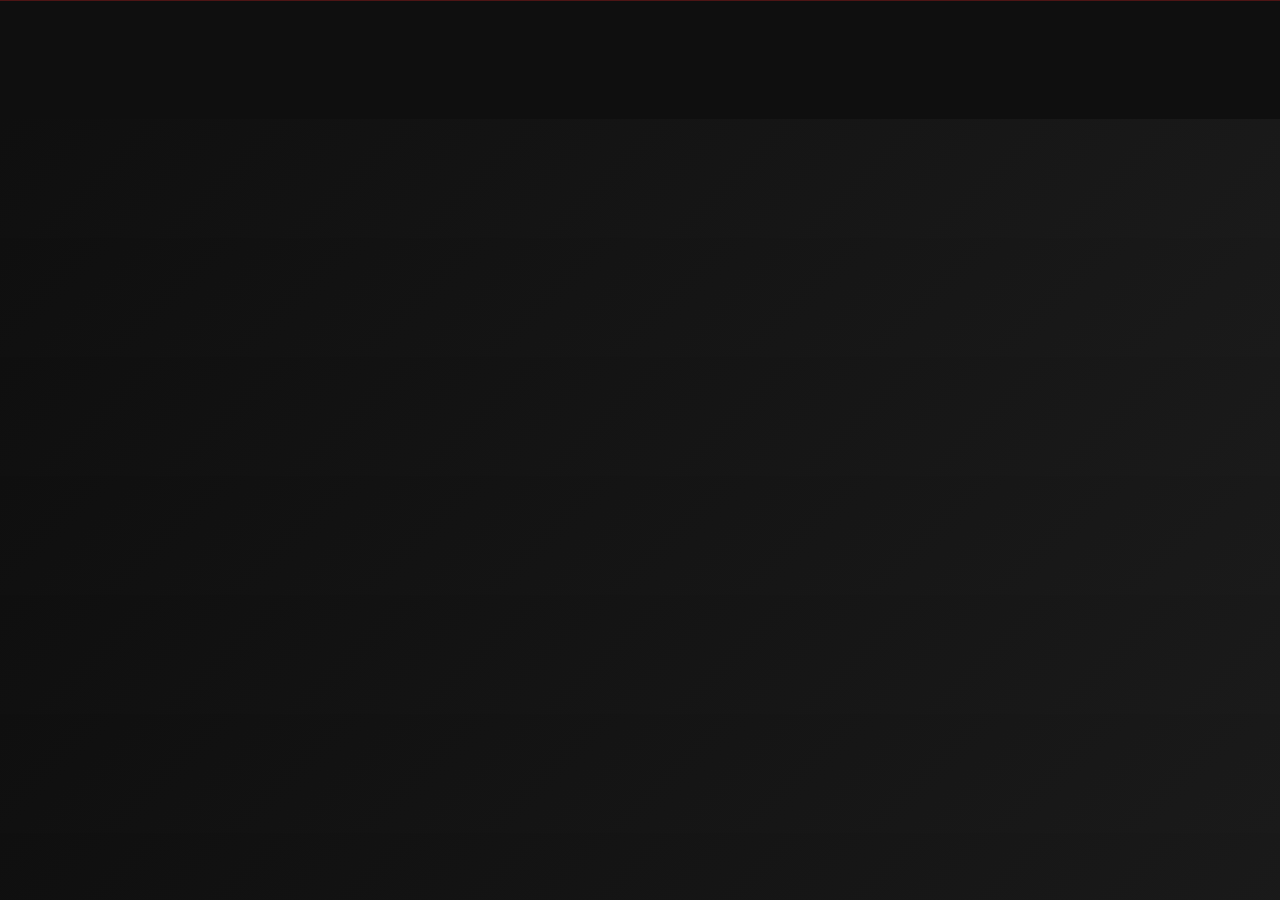
==== projects--.html @ e17ac3b7 "reorganização" ====
<!DOCTYPE html>
<html lang="en">
<head>
    <meta charset="UTF-8">
    <meta name="viewport" content="width=device-width, initial-scale=1.0">
    <title>Em breve</title>
    <link rel="stylesheet" href="style.css">
</head>
<body>
    
    <body>
        
    </body>
    <footer>
        <div class="social-links">
            <a href="https://github.com/andreguindani" target="_blank"><i class="fab fa-github"></i></a>
            <a href="https://www.linkedin.com/in/andr%C3%A9guindani/" target="_blank"><i class="fab fa-linkedin"></i></a>
            <a href="https://www.instagram.com/andreguindani_/" target="_blank"><i class="fab fa-instagram"></i></a>
        </div>
    </footer>
</body>
</html>
---- style.css ----
* {
    margin: 0;
    padding: 0;
    box-sizing: border-box;
}

body {
    font-family: 'Segoe UI', Tahoma, Geneva, Verdana, sans-serif;
    background: linear-gradient(135deg, #0f0f0f 0%, #1a1a1a 100%);
    color: #e0e0e0;
    line-height: 1.6;
    overflow-x: hidden;
}

/* Header */
header {
    position: fixed;
    top: 0;
    width: 100%;
    background: rgba(15, 15, 15, 0.95);
    backdrop-filter: blur(10px);
    z-index: 1000;
    padding: 1rem 0;
    transition: all 0.3s ease;
}

nav {
    max-width: 1200px;
    margin: 0 auto;
    display: flex;
    justify-content: space-between;
    align-items: center;
    padding: 0 2rem;
}

.logo {
    font-size: 1.5rem;
    font-weight: bold;
    color: #dc2626;
}

.nav-links {
    display: flex;
    list-style: none;
    gap: 2rem;
}

/* Mobile menu styles */
@media (max-width: 768px) {
    .nav-links {
        display: none;
        position: absolute;
        top: 100%;
        left: 0;
        width: 100%;
        background: rgba(15, 15, 15, 0.98);
        backdrop-filter: blur(10px);
        flex-direction: column;
        padding: 2rem;
        gap: 1rem;
        border-top: 1px solid rgba(220, 38, 38, 0.3);
        box-shadow: 0 5px 20px rgba(0, 0, 0, 0.3);
        transform: translateY(-20px);
        opacity: 0;
        transition: all 0.3s ease;
    }

    .nav-links.active {
        display: flex;
        transform: translateY(0);
        opacity: 1;
    }

    .nav-links li {
        text-align: center;
        border-bottom: 1px solid rgba(220, 38, 38, 0.1);
        padding-bottom: 1rem;
    }

    .nav-links li:last-child {
        border-bottom: none;
        padding-bottom: 0;
    }

    .nav-links a {
        font-size: 1.1rem;
        padding: 0.5rem 0;
        display: block;
        width: 100%;
    }

    .mobile-menu {
        display: flex;
    }

    .mobile-menu.active span:nth-child(1) {
        transform: rotate(-45deg) translate(-5px, 6px);
    }

    .mobile-menu.active span:nth-child(2) {
        opacity: 0;
    }

    .mobile-menu.active span:nth-child(3) {
        transform: rotate(45deg) translate(-5px, -6px);
    }
}

.nav-links a {
    color: #e0e0e0;
    text-decoration: none;
    transition: color 0.3s ease;
    position: relative;
}

.nav-links a:hover {
    color: #dc2626;
}

.nav-links a::after {
    content: '';
    position: absolute;
    bottom: -5px;
    left: 0;
    width: 0;
    height: 2px;
    background: #dc2626;
    transition: width 0.3s ease;
}

.nav-links a:hover::after {
    width: 100%;
}

.mobile-menu {
    display: none;
    flex-direction: column;
    cursor: pointer;
}

.mobile-menu span {
    width: 25px;
    height: 3px;
    background: #e0e0e0;
    margin: 3px 0;
    transition: 0.3s;
}

/* Hero Section */
.hero {
    height: 100vh;
    display: flex;
    align-items: center;
    justify-content: center;
    text-align: center;
    position: relative;
    background: radial-gradient(circle at center, rgba(220, 38, 38, 0.1) 0%, transparent 70%);
    margin-bottom: 2rem; /* Added margin-bottom to create space between hero and next section */
}

.hero-content h1 {
    font-size: 3.5rem;
    margin-bottom: 1rem;
    opacity: 0;
    animation: fadeInUp 1s ease forwards;
}

.hero-content .highlight {
    color: #dc2626;
}

.hero-content p {
    font-size: 1.2rem;
    margin-bottom: 2rem;
    opacity: 0;
    animation: fadeInUp 1s ease 0.3s forwards;
}

.cta-button {
    display: inline-block;
    padding: 12px 30px;
    background: linear-gradient(45deg, #dc2626, #b91c1c);
    color: white;
    text-decoration: none;
    border-radius: 50px;
    transition: all 0.3s ease;
    opacity: 0;
    animation: fadeInUp 1s ease 0.6s forwards;
    box-shadow: 0 4px 15px rgba(220, 38, 38, 0.3);
    margin-bottom: 3rem; /* Added margin-bottom to push button away from next section */
}

/* Sections */
section {
    padding: 80px 0;
    max-width: 1200px;
    margin: 0 auto;
    padding-left: 2rem;
    padding-right: 2rem;
    position: relative;
}

.section-title {
    text-align: center;
    font-size: 2.5rem;
    margin-bottom: 3rem;
    color: #dc2626;
    position: relative;
    z-index: 200;
}

.section-title::after {
    content: '';
    position: absolute;
    bottom: -10px;
    left: 50%;
    transform: translateX(-50%);
    width: 50px;
    height: 3px;
    background: #dc2626;
}

/* About Section */
.about-content {
    display: grid;
    grid-template-columns: 1fr 2fr;
    gap: 3rem;
    align-items: center;
}

.about-image {
    text-align: center;
}

.about-image img {
    width: 250px;
    height: 250px;
    border-radius: 50%;
    object-fit: cover;
    border: 4px solid #dc2626;
    box-shadow: 0 10px 30px rgba(0, 0, 0, 0.3);
}

.about-text h3 {
    font-size: 1.8rem;
    margin-bottom: 1rem;
    color: #dc2626;
}

.about-text p {
    margin-bottom: 1rem;
    font-size: 1.1rem;
}

/* Skills Section */
.skills-grid {
    display: grid;
    grid-template-columns: repeat(auto-fit, minmax(250px, 1fr));
    gap: 2rem;
}

.skill-card {
    background: rgba(255, 255, 255, 0.05);
    padding: 2rem;
    border-radius: 10px;
    text-align: center;
    transition: transform 0.3s ease;
    border: 1px solid rgba(220, 38, 38, 0.2);
}

.skill-card:hover {
    transform: translateY(-5px);
    border-color: #dc2626;
}

.skill-card i {
    font-size: 3rem;
    color: #dc2626;
    margin-bottom: 1rem;
}

.skill-card h3 {
    margin-bottom: 1rem;
    color: #e0e0e0;
}

/* Projects Section */
.projects-grid {
    display: grid;
    grid-template-columns: repeat(auto-fit, minmax(300px, 1fr));
    gap: 2rem;
}

.project-card {
    background: rgba(255, 255, 255, 0.05);
    border-radius: 10px;
    overflow: hidden;
    transition: transform 0.3s ease;
    border: 1px solid rgba(220, 38, 38, 0.2);
}

.project-card:hover {
    transform: translateY(-5px);
    border-color: #dc2626;
}

.project-image {
    height: 200px;
    background: linear-gradient(45deg, #dc2626, #b91c1c);
    display: flex;
    align-items: center;
    justify-content: center;
    font-size: 3rem;
    color: white;
}

.project-content {
    padding: 1.5rem;
}

.project-content h3 {
    color: #dc2626;
    margin-bottom: 1rem;
}

.project-links {
    margin-top: 1rem;
}

.project-links a {
    display: inline-block;
    margin-right: 1rem;
    color: #dc2626;
    text-decoration: none;
    transition: color 0.3s ease;
}

.project-links a:hover {
    color: #b91c1c;
}

/* Contact Section */
.contact-content {
    display: grid;
    grid-template-columns: 1fr 1fr;
    gap: 3rem;
}

.contact-info h3 {
    color: #dc2626;
    margin-bottom: 1rem;
}

.contact-item {
    display: flex;
    align-items: center;
    margin-bottom: 1rem;
    margin-top: 1rem;
}

.contact-item i {
    color: #dc2626;
    margin-right: 1rem;
    width: 20px;
}

.contact-form {
    display: flex;
    flex-direction: column;
    gap: 1rem;
}

.contact-form input,
.contact-form textarea {
    padding: 12px;
    background: rgba(255, 255, 255, 0.1);
    border: 1px solid rgba(220, 38, 38, 0.3);
    border-radius: 5px;
    color: #e0e0e0;
    font-family: inherit;
}

.contact-form input:focus,
.contact-form textarea:focus {
    outline: none;
    border-color: #dc2626;
}

.contact-form button {
    padding: 12px;
    background: linear-gradient(45deg, #dc2626, #b91c1c);
    color: white;
    border: none;
    border-radius: 5px;
    cursor: pointer;
    transition: all 0.3s ease;
}

.contact-form button:hover {
    transform: translateY(-2px);
    box-shadow: 0 5px 15px rgba(220, 38, 38, 0.3);
}

/* Footer */
footer {
    background: #0f0f0f;
    text-align: center;
    padding: 2rem;
    border-top: 1px solid rgba(220, 38, 38, 0.3);
}

.social-links {
    margin-bottom: 1rem;
}

.social-links a {
    color: #e0e0e0;
    font-size: 1.5rem;
    margin: 0 1rem;
    transition: color 0.3s ease;
}

.social-links a:hover {
    color: #dc2626;
}

/* Animations */
@keyframes fadeInUp {
    from {
        opacity: 0;
        transform: translateY(30px);
    }
    to {
        opacity: 1;
        transform: translateY(0);
    }
}

.fade-in {
    opacity: 0;
    transform: translateY(30px);
    transition: all 0.6s ease;
}

.fade-in.visible {
    opacity: 1;
    transform: translateY(0);
}

/* Responsive */
@media (max-width: 768px) {
    .nav-links {
        display: none;
    }

    .mobile-menu {
        display: flex;
    }

    .hero-content h1 {
        font-size: 2.5rem;
    }

    .about-content {
        grid-template-columns: 1fr;
        text-align: center;
    }

    .contact-content {
        grid-template-columns: 1fr;
    }

    section {
        padding-left: 1rem;
        padding-right: 1rem;
    }
}
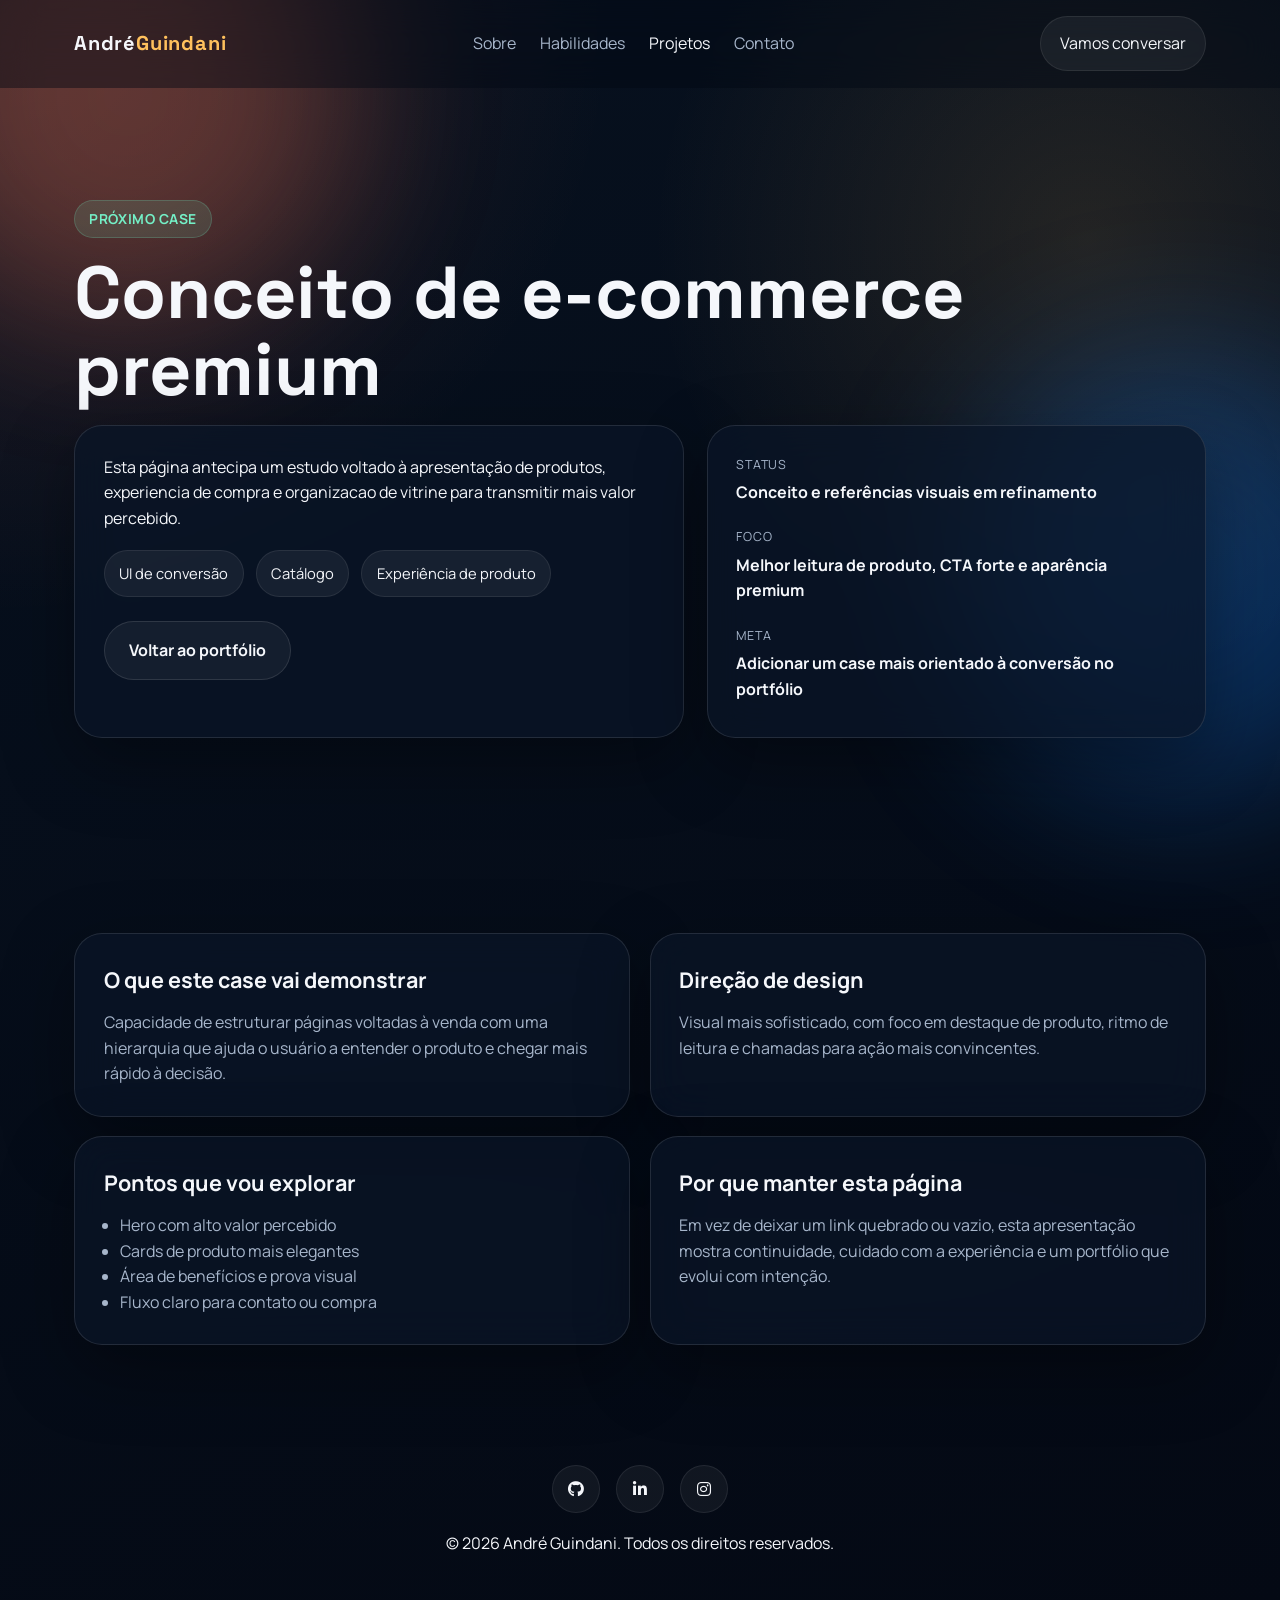
==== commit 0d6b11f1: "Melhora visual e responsividade do portfolio" ====
--- a/projects--.html
+++ b/projects--.html
@@ -1,22 +1,119 @@
-<!DOCTYPE html>
-<html lang="en">
+﻿<!DOCTYPE html>
+<html lang="pt-BR">
 <head>
     <meta charset="UTF-8">
     <meta name="viewport" content="width=device-width, initial-scale=1.0">
-    <title>Em breve</title>
-    <link rel="stylesheet" href="style.css">
+    <title>E-commerce Concept | Em desenvolvimento</title>
+    <meta name="description" content="Página de conceito de um novo case de e-commerce em desenvolvimento por André Guindani.">
+    <link rel="preconnect" href="https://fonts.googleapis.com">
+    <link rel="preconnect" href="https://fonts.gstatic.com" crossorigin>
+    <link href="https://fonts.googleapis.com/css2?family=Manrope:wght@400;500;600;700;800&family=Space+Grotesk:wght@500;700&display=swap" rel="stylesheet">
+    <link href="https://cdnjs.cloudflare.com/ajax/libs/font-awesome/6.7.2/css/all.min.css" rel="stylesheet">
+    <link rel="stylesheet" href="src/css/project.css">
 </head>
-<body>
-    
-    <body>
-        
-    </body>
+<body class="project-page">
+    <div class="page-glow page-glow-one"></div>
+    <div class="page-glow page-glow-two"></div>
+
+    <header class="site-header scrolled">
+        <nav>
+            <a href="index.html#home" class="logo">André<span>Guindani</span></a>
+            <ul class="nav-links">
+                <li><a href="index.html#about">Sobre</a></li>
+                <li><a href="index.html#skills">Habilidades</a></li>
+                <li><a href="index.html#projects" class="active">Projetos</a></li>
+                <li><a href="index.html#contact">Contato</a></li>
+            </ul>
+            <a href="index.html#contact" class="nav-cta">Vamos conversar</a>
+            <button class="mobile-menu" aria-label="Abrir menu" aria-expanded="false">
+                <span></span>
+                <span></span>
+                <span></span>
+            </button>
+        </nav>
+    </header>
+
+    <main>
+        <section class="section-shell project-hero">
+            <span class="eyebrow fade-in">Próximo case</span>
+            <h1 class="project-title fade-in">Conceito de e-commerce premium</h1>
+            <div class="project-layout">
+                <article class="project-overview fade-in">
+                    <p>
+                        Esta página antecipa um estudo voltado à apresentação de produtos,
+                        experiencia de compra e organizacao de vitrine para transmitir mais valor percebido.
+                    </p>
+                    <div class="project-tags">
+                        <span>UI de conversão</span>
+                        <span>Catálogo</span>
+                        <span>Experiência de produto</span>
+                    </div>
+                    <a href="index.html#projects" class="btn btn-secondary back-link">Voltar ao portfólio</a>
+                </article>
+
+                <aside class="project-overview project-meta fade-in">
+                    <div>
+                        <span class="metric-label">Status</span>
+                        <strong>Conceito e referências visuais em refinamento</strong>
+                    </div>
+                    <div>
+                        <span class="metric-label">Foco</span>
+                        <strong>Melhor leitura de produto, CTA forte e aparência premium</strong>
+                    </div>
+                    <div>
+                        <span class="metric-label">Meta</span>
+                        <strong>Adicionar um case mais orientado à conversão no portfólio</strong>
+                    </div>
+                </aside>
+            </div>
+        </section>
+
+        <section class="section-shell">
+            <div class="project-section-grid">
+                <article class="project-section-card fade-in">
+                    <h3>O que este case vai demonstrar</h3>
+                    <p>
+                        Capacidade de estruturar páginas voltadas à venda com uma hierarquia que ajuda o usuário
+                        a entender o produto e chegar mais rápido à decisão.
+                    </p>
+                </article>
+                <article class="project-section-card fade-in">
+                    <h3>Direção de design</h3>
+                    <p>
+                        Visual mais sofisticado, com foco em destaque de produto, ritmo de leitura e chamadas para ação mais convincentes.
+                    </p>
+                </article>
+                <article class="project-section-card fade-in">
+                    <h3>Pontos que vou explorar</h3>
+                    <ul>
+                        <li>Hero com alto valor percebido</li>
+                        <li>Cards de produto mais elegantes</li>
+                        <li>Área de benefícios e prova visual</li>
+                        <li>Fluxo claro para contato ou compra</li>
+                    </ul>
+                </article>
+                <article class="project-section-card fade-in">
+                    <h3>Por que manter esta página</h3>
+                    <p>
+                        Em vez de deixar um link quebrado ou vazio, esta apresentação mostra continuidade,
+                        cuidado com a experiência e um portfólio que evolui com intenção.
+                    </p>
+                </article>
+            </div>
+        </section>
+    </main>
+
     <footer>
         <div class="social-links">
-            <a href="https://github.com/andreguindani" target="_blank"><i class="fab fa-github"></i></a>
-            <a href="https://www.linkedin.com/in/andr%C3%A9guindani/" target="_blank"><i class="fab fa-linkedin"></i></a>
-            <a href="https://www.instagram.com/andreguindani_/" target="_blank"><i class="fab fa-instagram"></i></a>
+            <a href="https://github.com/andreguindani" target="_blank" rel="noreferrer" aria-label="GitHub"><i class="fab fa-github"></i></a>
+            <a href="https://www.linkedin.com/in/andr%C3%A9guindani/" target="_blank" rel="noreferrer" aria-label="LinkedIn"><i class="fab fa-linkedin-in"></i></a>
+            <a href="https://www.instagram.com/andreguindani_/" target="_blank" rel="noreferrer" aria-label="Instagram"><i class="fab fa-instagram"></i></a>
         </div>
+        <p>&copy; 2026 André Guindani. Todos os direitos reservados.</p>
     </footer>
+
+    <script src="script.js"></script>
 </body>
-</html>+</html>
+
+
--- a/src/css/project.css
+++ b/src/css/project.css
@@ -0,0 +1,5 @@
+﻿@import url('./style.css');
+
+.project-page footer {
+    padding-top: 2rem;
+}
